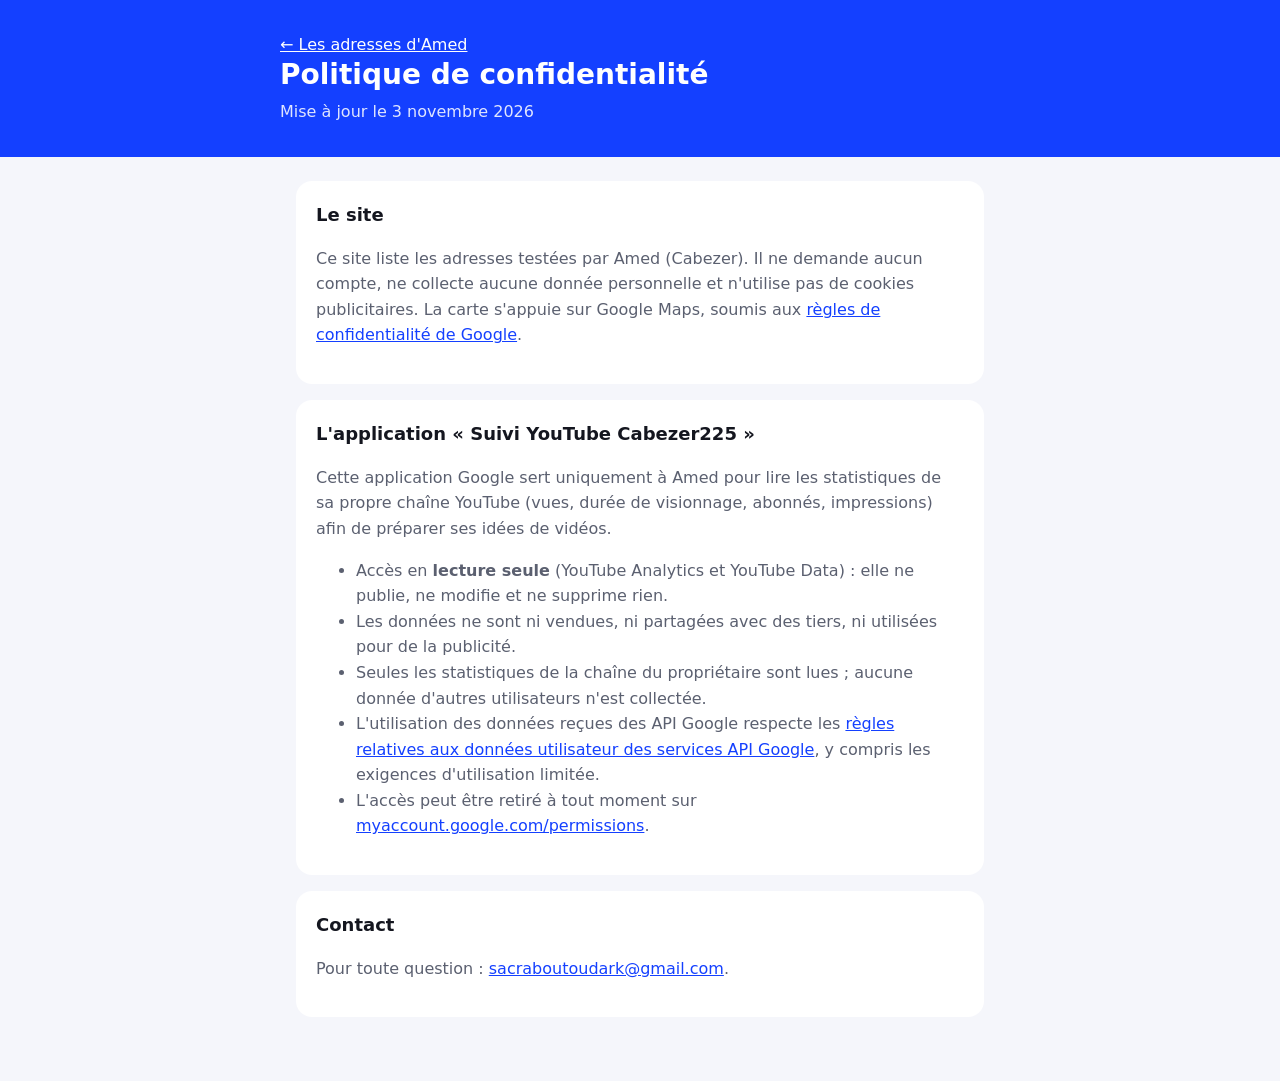
==== confidentialite.html @ 7ab4f277 "Ajoute une page de politique de confidentialité Nécessaire pour publier l'application Google « Suivi" ====
<!doctype html>
<html lang="fr">
<head>
  <meta charset="utf-8">
  <meta name="viewport" content="width=device-width, initial-scale=1">
  <title>Confidentialité · Les adresses d'Amed</title>
  <meta name="robots" content="noindex">
  <link rel="icon" href="assets/icons/icon.svg" type="image/svg+xml">
  <style>
    :root { --bleu: #1440FF; --texte: #14161f; --doux: #5b6070; --fond: #f5f6fb; --carte: #fff; }
    @media (prefers-color-scheme: dark) { :root { --texte: #eef0f7; --doux: #a3a8b8; --fond: #0e1020; --carte: #181b2e; } }
    * { box-sizing: border-box; }
    body { margin: 0; font: 16px/1.6 system-ui, -apple-system, "Segoe UI", sans-serif; color: var(--texte); background: var(--fond); }
    header { background: var(--bleu); color: #fff; padding: 32px 16px; }
    header a { color: #fff; }
    main, header > div { max-width: 720px; margin: 0 auto; }
    main { padding: 24px 16px 48px; }
    section { background: var(--carte); border-radius: 16px; padding: 20px; margin-bottom: 16px; }
    h1 { margin: 0; font-size: 28px; line-height: 1.2; }
    h2 { margin: 0 0 8px; font-size: 18px; }
    p, li { color: var(--doux); }
    a { color: var(--bleu); }
    @media (prefers-color-scheme: dark) { main a { color: #8aa2ff; } }
  </style>
</head>
<body>
  <header><div>
    <a href="./">← Les adresses d'Amed</a>
    <h1>Politique de confidentialité</h1>
    <p style="color:#dfe5ff;margin:8px 0 0">Mise à jour le 3 novembre 2026</p>
  </div></header>
  <main>
    <section>
      <h2>Le site</h2>
      <p>Ce site liste les adresses testées par Amed (Cabezer). Il ne demande aucun compte, ne collecte aucune donnée personnelle et n'utilise pas de cookies publicitaires. La carte s'appuie sur Google Maps, soumis aux <a href="https://policies.google.com/privacy">règles de confidentialité de Google</a>.</p>
    </section>
    <section>
      <h2>L'application « Suivi YouTube Cabezer225 »</h2>
      <p>Cette application Google sert uniquement à Amed pour lire les statistiques de sa propre chaîne YouTube (vues, durée de visionnage, abonnés, impressions) afin de préparer ses idées de vidéos.</p>
      <ul>
        <li>Accès en <strong>lecture seule</strong> (YouTube Analytics et YouTube Data) : elle ne publie, ne modifie et ne supprime rien.</li>
        <li>Les données ne sont ni vendues, ni partagées avec des tiers, ni utilisées pour de la publicité.</li>
        <li>Seules les statistiques de la chaîne du propriétaire sont lues ; aucune donnée d'autres utilisateurs n'est collectée.</li>
        <li>L'utilisation des données reçues des API Google respecte les <a href="https://developers.google.com/terms/api-services-user-data-policy">règles relatives aux données utilisateur des services API Google</a>, y compris les exigences d'utilisation limitée.</li>
        <li>L'accès peut être retiré à tout moment sur <a href="https://myaccount.google.com/permissions">myaccount.google.com/permissions</a>.</li>
      </ul>
    </section>
    <section>
      <h2>Contact</h2>
      <p>Pour toute question : <a href="mailto:sacraboutoudark@gmail.com">sacraboutoudark@gmail.com</a>.</p>
    </section>
  </main>
</body>
</html>
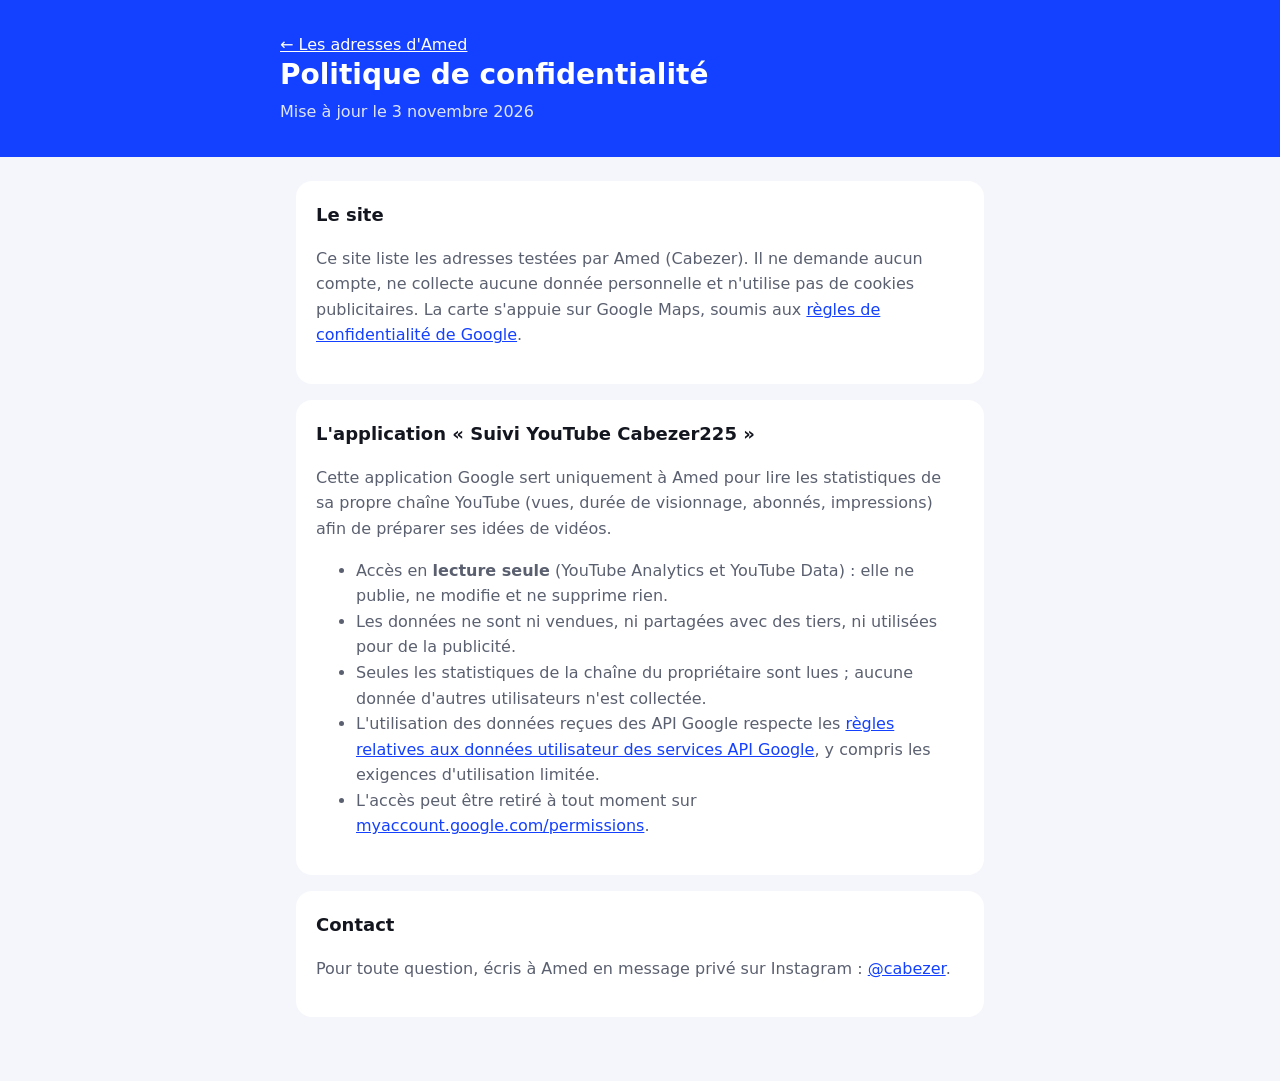
==== commit c4c69707: "Contact par Instagram plutôt que par e-mail Co-Authored-By: Claude Opus 5.5 <noreply@anthropic.com> " ====
--- a/confidentialite.html
+++ b/confidentialite.html
@@ -47,7 +47,7 @@
     </section>
     <section>
       <h2>Contact</h2>
-      <p>Pour toute question : <a href="mailto:sacraboutoudark@gmail.com">sacraboutoudark@gmail.com</a>.</p>
+      <p>Pour toute question, écris à Amed en message privé sur Instagram : <a href="https://www.instagram.com/cabezer/">@cabezer</a>.</p>
     </section>
   </main>
 </body>
